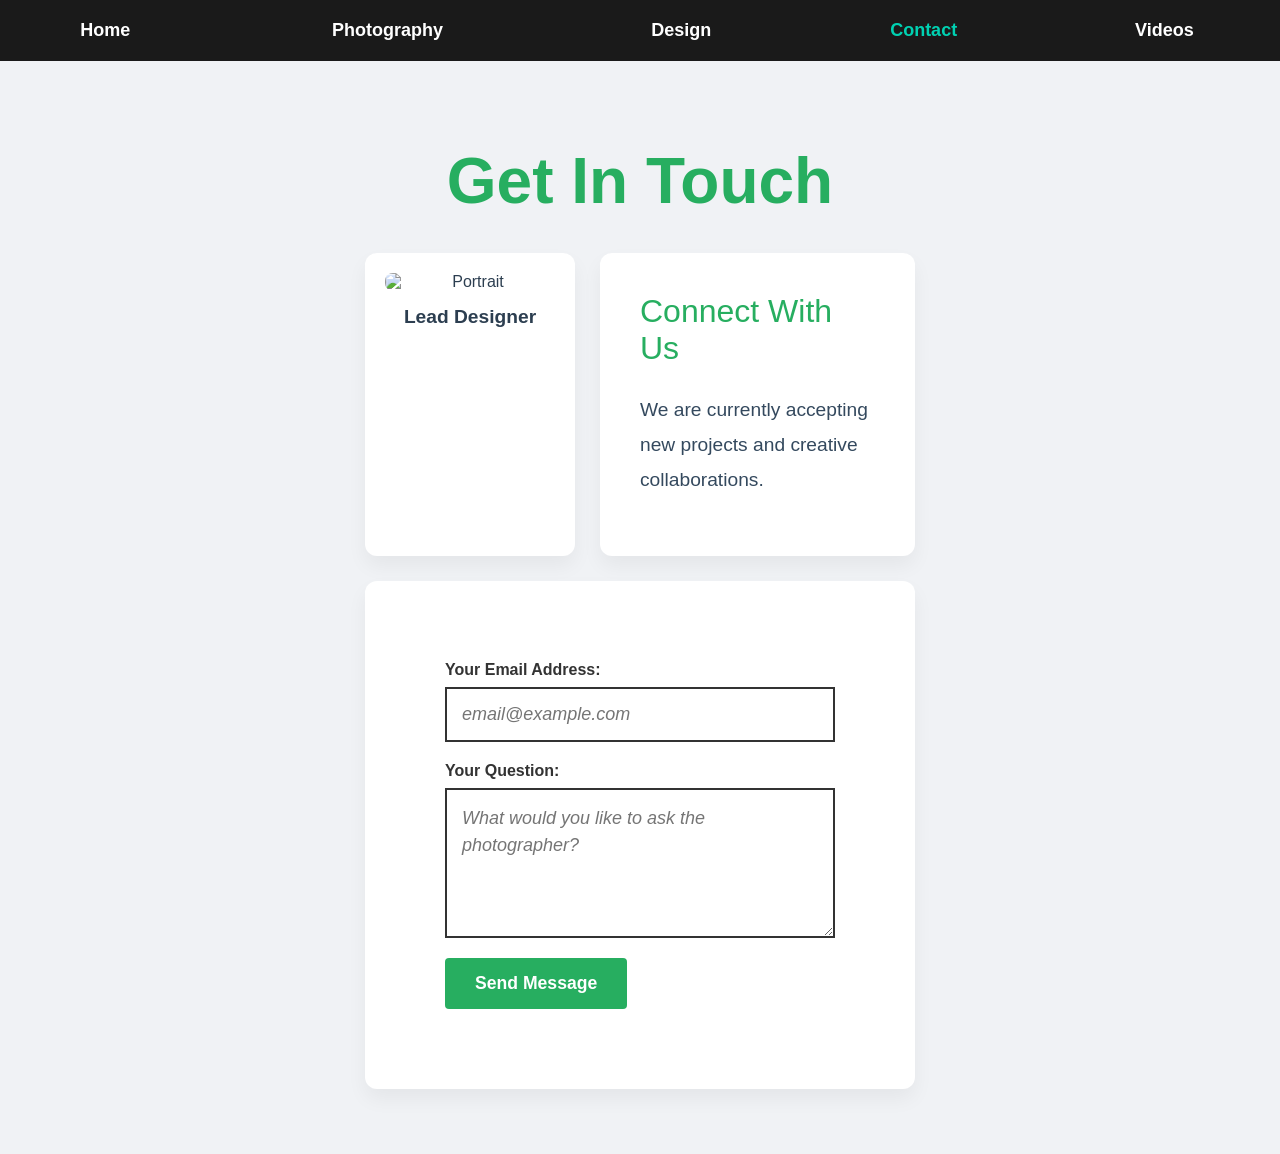
==== contact.html @ 5e362c74 "Add files via upload" ====
<!DOCTYPE html>
<html lang="en">
<head>
    <link rel="stylesheet" href="style.css">
    <title>Contact</title>
    <style>
        /* Fixes the "glitchy" scaling from style.css for the form area */
        .content-table td.no-scale:hover {
            transform: none !important;
        }

        .stable-form-container {
            padding: 40px;
            text-align: left;
        }

        /* Shared styling for both Email and Message fields */
        .stable-field {
            width: 100% !important;
            box-sizing: border-box !important;
            display: block !important;
            padding: 15px !important;
            font-size: 18px !important;
            color: #000 !important;
            background: #fff !important;
            border: 2px solid #333 !important;
            font-family: inherit;
            margin-bottom: 20px;
        }

        /* Specific height for the message area */
        textarea.stable-field {
            height: 150px !important;
            line-height: 1.5 !important;
            resize: vertical;
        }

        /* High-contrast placeholder styling */
        .stable-field::placeholder {
            color: #757575 !important;
            opacity: 1 !important;
            font-style: italic;
        }

        .stable-field:focus {
            outline: none !important;
            border-color: #27ae60 !important;
        }

        .send-btn {
            background: #27ae60; 
            color: white; 
            padding: 15px 30px; 
            border: none; 
            border-radius: 4px; 
            font-weight: bold; 
            cursor: pointer;
            font-size: 1.1rem;
            transition: background 0.2s;
        }

        .send-btn:hover {
            background: #219150;
        }
    </style>
</head>
<body>
    <table class="menu-table">
        <tr>
            <td><a href="index.html">Home</a></td>
            <td><a href="photo.html">Photography</a></td>
            <td><a href="design.html">Design</a></td>
            <td><a href="contact.html" style="color: #00d1b2;">Contact</a></td>
            <td><a href="video.html">Videos</a></td>
        </tr>
    </table>

    <div class="container">
        <h1 style="color: #27ae60; font-size: 4rem;">Get In Touch</h1>
        
        <table class="content-table" style="width: 50%; margin: 0 auto;">
            <tr>
                <td style="width: 40%; vertical-align: top;">
                    <img src="myself_portrait.png" alt="Portrait" style="width: 100%;">
                    <p style="font-weight: bold; font-size: 1.2rem; color: #2c3e50; margin-top: 15px;">Lead Designer</p>
                </td>
                <td style="text-align: left; vertical-align: top; padding: 40px;">
                    <h2 style="color: #27ae60; font-size: 2rem; margin-top: 0;">Connect With Us</h2>
                    <p style="font-size: 1.2rem; line-height: 1.8; color: #34495e;">
                        We are currently accepting new projects and creative collaborations. 
                    </p>
                </td>
            </tr>
            <tr>
                <td colspan="2" class="no-scale" style="padding: 40px;">
                    <div class="stable-form-container">
                        <form action="#" onsubmit="alert('Thank you! Your inquiry has been sent.'); return false;">
                            
                            <label style="font-weight: bold; display: block; margin-bottom: 8px; color: #333;">Your Email Address:</label>
                            <input type="email" class="stable-field" placeholder="email@example.com" required>

                            <label style="font-weight: bold; display: block; margin-bottom: 8px; color: #333;">Your Question:</label>
                            <textarea class="stable-field" placeholder="What would you like to ask the photographer?" required></textarea>
                            
                            <button type="submit" class="send-btn">Send Message</button>
                        </form>
                    </div>
                </td>
            </tr>
        </table>
    </div>
</body>
</html>
---- style.css ----
/* General Design */
body {
    font-family: 'Helvetica Neue', Arial, sans-serif;
    margin: 0;
    background-color: #f0f2f5;
    color: #2c3e50;
    overflow-x: hidden;
}

/* 1. FIXED ANIMATION: Removed the 30px drop and shortened duration */
@keyframes fadeInQuick {
    from { 
        opacity: 0; 
        transform: translateY(10px); /* Reduced distance for a snappier feel */
    }
    to { 
        opacity: 1; 
        transform: translateY(0); 
    }
}

.container {
    /* Changed from 0.8s to 0.4s for a more "instant" experience */
    animation: fadeInQuick 0.4s ease-out; 
    padding: 40px;
    text-align: center;
}

/* Menu Table Styling */
.menu-table {
    width: 100%;
    background-color: #1a1a1a;
    border-collapse: collapse;
}

.menu-table td {
    padding: 20px;
    text-align: center;
}

.menu-table a {
    color: #ffffff;
    text-decoration: none;
    font-weight: bold;
    font-size: 18px;
    transition: color 0.2s ease-out; /* Specific transition is faster */
}

.menu-table a:hover {
    color: #00d1b2;
}

/* Content Table Styling */
.content-table {
    width: 80%;
    margin: 20px auto;
    border-collapse: separate;
    border-spacing: 25px;
}

.content-table td {
    background: #fff;
    padding: 20px;
    border-radius: 12px;
    box-shadow: 0 10px 20px rgba(0,0,0,0.05);
    /* 2. FIXED HOVER: Shortened time and forced center origin */
    transition: transform 0.2s ease-out; 
    transform-origin: center center;
}

.content-table td:hover {
    transform: scale(1.03);
}

img, video {
    width: 100%;
    border-radius: 8px;
    display: block; /* Removes bottom whitespace gap */
}

/* Typography */
h1 { font-size: 3.5rem; color: #34495e; margin-bottom: 10px; }
h2 { font-size: 1.5rem; color: #7f8c8d; font-weight: 300; }
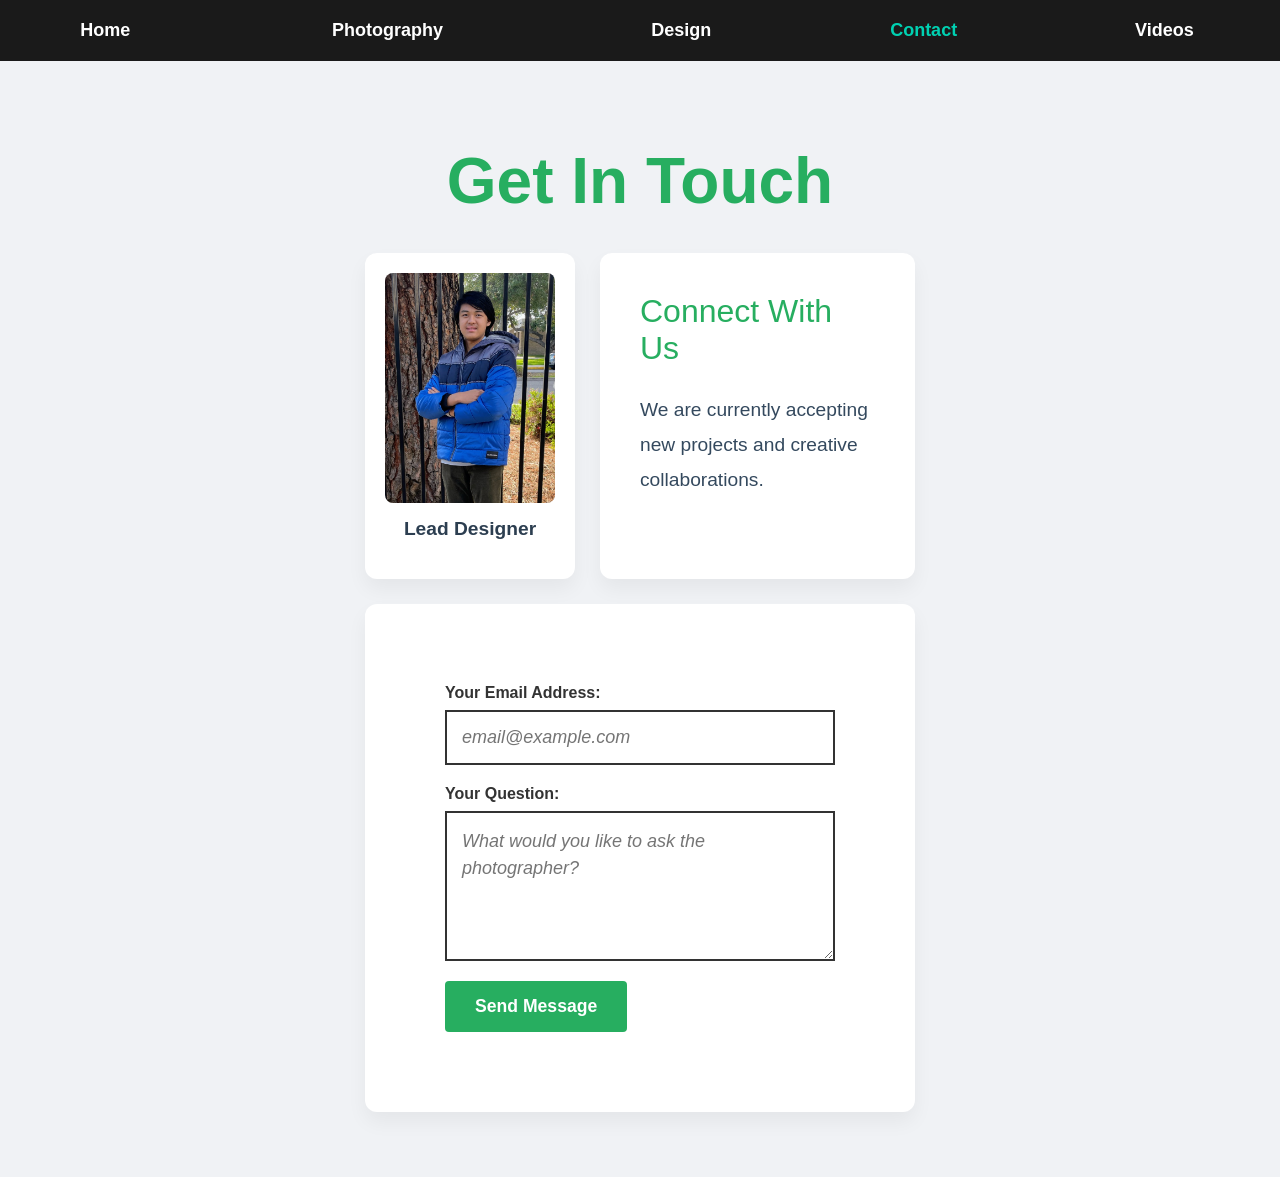
==== commit 9b0d8f64: "Update contact.html" ====
--- a/contact.html
+++ b/contact.html
@@ -4,7 +4,6 @@
     <link rel="stylesheet" href="style.css">
     <title>Contact</title>
     <style>
-        /* Fixes the "glitchy" scaling from style.css for the form area */
         .content-table td.no-scale:hover {
             transform: none !important;
         }
@@ -14,7 +13,6 @@
             text-align: left;
         }
 
-        /* Shared styling for both Email and Message fields */
         .stable-field {
             width: 100% !important;
             box-sizing: border-box !important;
@@ -28,14 +26,12 @@
             margin-bottom: 20px;
         }
 
-        /* Specific height for the message area */
         textarea.stable-field {
             height: 150px !important;
             line-height: 1.5 !important;
             resize: vertical;
         }
 
-        /* High-contrast placeholder styling */
         .stable-field::placeholder {
             color: #757575 !important;
             opacity: 1 !important;
@@ -81,7 +77,7 @@
         <table class="content-table" style="width: 50%; margin: 0 auto;">
             <tr>
                 <td style="width: 40%; vertical-align: top;">
-                    <img src="myself_portrait.png" alt="Portrait" style="width: 100%;">
+                    <img src="myself_portrait.jpeg" alt="Portrait" style="width: 100%;">
                     <p style="font-weight: bold; font-size: 1.2rem; color: #2c3e50; margin-top: 15px;">Lead Designer</p>
                 </td>
                 <td style="text-align: left; vertical-align: top; padding: 40px;">
@@ -110,4 +106,4 @@
         </table>
     </div>
 </body>
-</html>+</html>
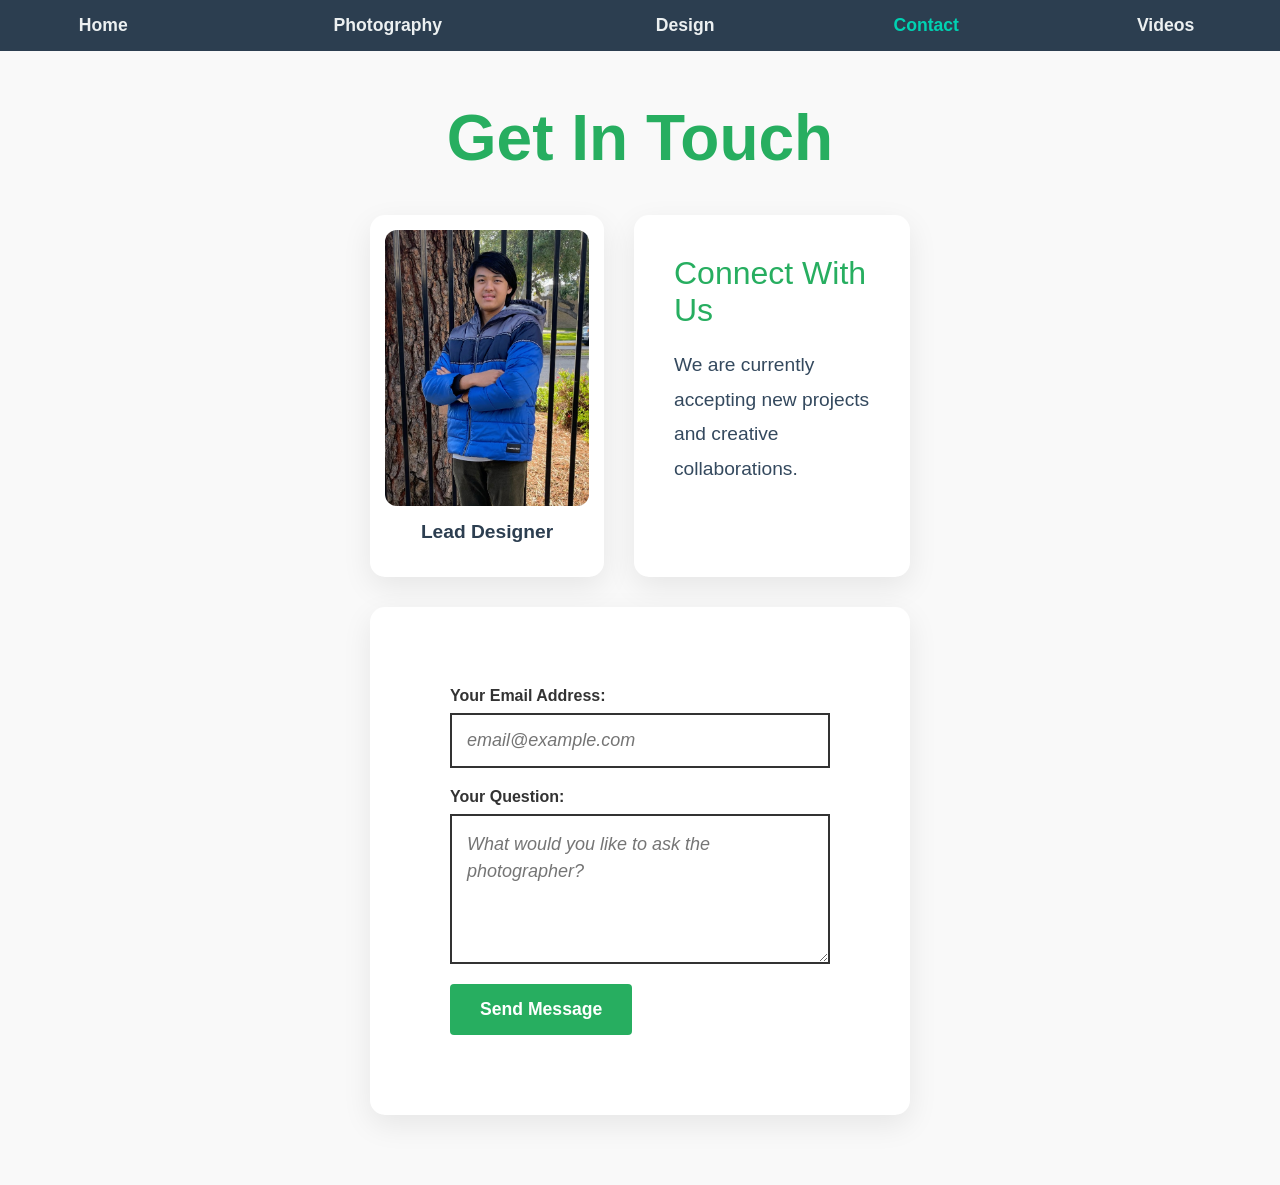
==== commit 129e5d85: "Update contact.html" ====
--- a/contact.html
+++ b/contact.html
@@ -3,6 +3,7 @@
 <head>
     <link rel="stylesheet" href="style.css">
     <title>Contact</title>
+    <link rel="prefetch" href="myself_portrait.jpeg">
     <style>
         .content-table td.no-scale:hover {
             transform: none !important;
@@ -77,7 +78,9 @@
         <table class="content-table" style="width: 50%; margin: 0 auto;">
             <tr>
                 <td style="width: 40%; vertical-align: top;">
-                    <img src="myself_portrait.jpeg" alt="Portrait" style="width: 100%;">
+                    <div class="img-wrapper">
+                        <img src="myself_portrait.jpeg" alt="Portrait" style="width: 100%;">
+                    </div>
                     <p style="font-weight: bold; font-size: 1.2rem; color: #2c3e50; margin-top: 15px;">Lead Designer</p>
                 </td>
                 <td style="text-align: left; vertical-align: top; padding: 40px;">
--- a/style.css
+++ b/style.css
@@ -1,83 +1,98 @@
-/* General Design */
+/* General Layout Settings */
 body {
-    font-family: 'Helvetica Neue', Arial, sans-serif;
     margin: 0;
-    background-color: #f0f2f5;
-    color: #2c3e50;
-    overflow-x: hidden;
-}
-
-/* 1. FIXED ANIMATION: Removed the 30px drop and shortened duration */
-@keyframes fadeInQuick {
-    from { 
-        opacity: 0; 
-        transform: translateY(10px); /* Reduced distance for a snappier feel */
-    }
-    to { 
-        opacity: 1; 
-        transform: translateY(0); 
-    }
+    padding: 0;
+    font-family: 'Segoe UI', Tahoma, Geneva, Verdana, sans-serif;
+    background-color: #f9f9f9;
 }
 
 .container {
-    /* Changed from 0.8s to 0.4s for a more "instant" experience */
-    animation: fadeInQuick 0.4s ease-out; 
-    padding: 40px;
+    max-width: 1200px;
+    margin: 0 auto;
+    padding: 40px 20px;
     text-align: center;
 }
 
 /* Menu Table Styling */
 .menu-table {
     width: 100%;
-    background-color: #1a1a1a;
+    background-color: #2c3e50;
+    padding: 10px 0;
     border-collapse: collapse;
 }
 
 .menu-table td {
-    padding: 20px;
     text-align: center;
+    padding: 15px;
 }
 
 .menu-table a {
-    color: #ffffff;
     text-decoration: none;
+    color: #ecf0f1;
     font-weight: bold;
-    font-size: 18px;
-    transition: color 0.2s ease-out; /* Specific transition is faster */
+    font-size: 1.1rem;
+    transition: color 0.3s ease;
 }
 
 .menu-table a:hover {
     color: #00d1b2;
 }
 
+/* Skeleton Loading Animation */
+@keyframes skeleton-loading {
+    0% { background-color: #e2e2e2; }
+    100% { background-color: #f5f5f5; }
+}
+
+/* Image Wrapper for Skeleton Effect */
+.img-wrapper {
+    position: relative;
+    width: 100%;
+    background-color: #e2e2e2;
+    animation: skeleton-loading 1.5s linear infinite alternate;
+    border-radius: 12px;
+    overflow: hidden;
+    /* Maintain aspect ratio to prevent layout shift */
+    display: block;
+    line-height: 0; 
+}
+
+/* Responsive Images with Fade-In */
+img {
+    width: 100%;
+    height: auto;
+    display: block;
+    border-radius: 8px;
+    transition: transform 0.3s ease, opacity 0.6s ease-in-out;
+}
+
 /* Content Table Styling */
 .content-table {
     width: 80%;
-    margin: 20px auto;
-    border-collapse: separate;
-    border-spacing: 25px;
+    margin: 0 auto;
+    border-spacing: 30px;
+    table-layout: fixed;
 }
 
 .content-table td {
-    background: #fff;
-    padding: 20px;
-    border-radius: 12px;
-    box-shadow: 0 10px 20px rgba(0,0,0,0.05);
-    /* 2. FIXED HOVER: Shortened time and forced center origin */
-    transition: transform 0.2s ease-out; 
-    transform-origin: center center;
+    background: white;
+    padding: 15px;
+    border-radius: 15px;
+    box-shadow: 0 10px 30px rgba(0,0,0,0.08);
+    transition: transform 0.3s ease;
+    vertical-align: top;
 }
 
 .content-table td:hover {
-    transform: scale(1.03);
-}
-
-img, video {
-    width: 100%;
-    border-radius: 8px;
-    display: block; /* Removes bottom whitespace gap */
+    transform: translateY(-10px);
 }
 
 /* Typography */
-h1 { font-size: 3.5rem; color: #34495e; margin-bottom: 10px; }
-h2 { font-size: 1.5rem; color: #7f8c8d; font-weight: 300; }
+h1, h2, h3 {
+    margin: 10px 0;
+}
+
+h2 {
+    color: #7f8c8d;
+    font-weight: 300;
+}
